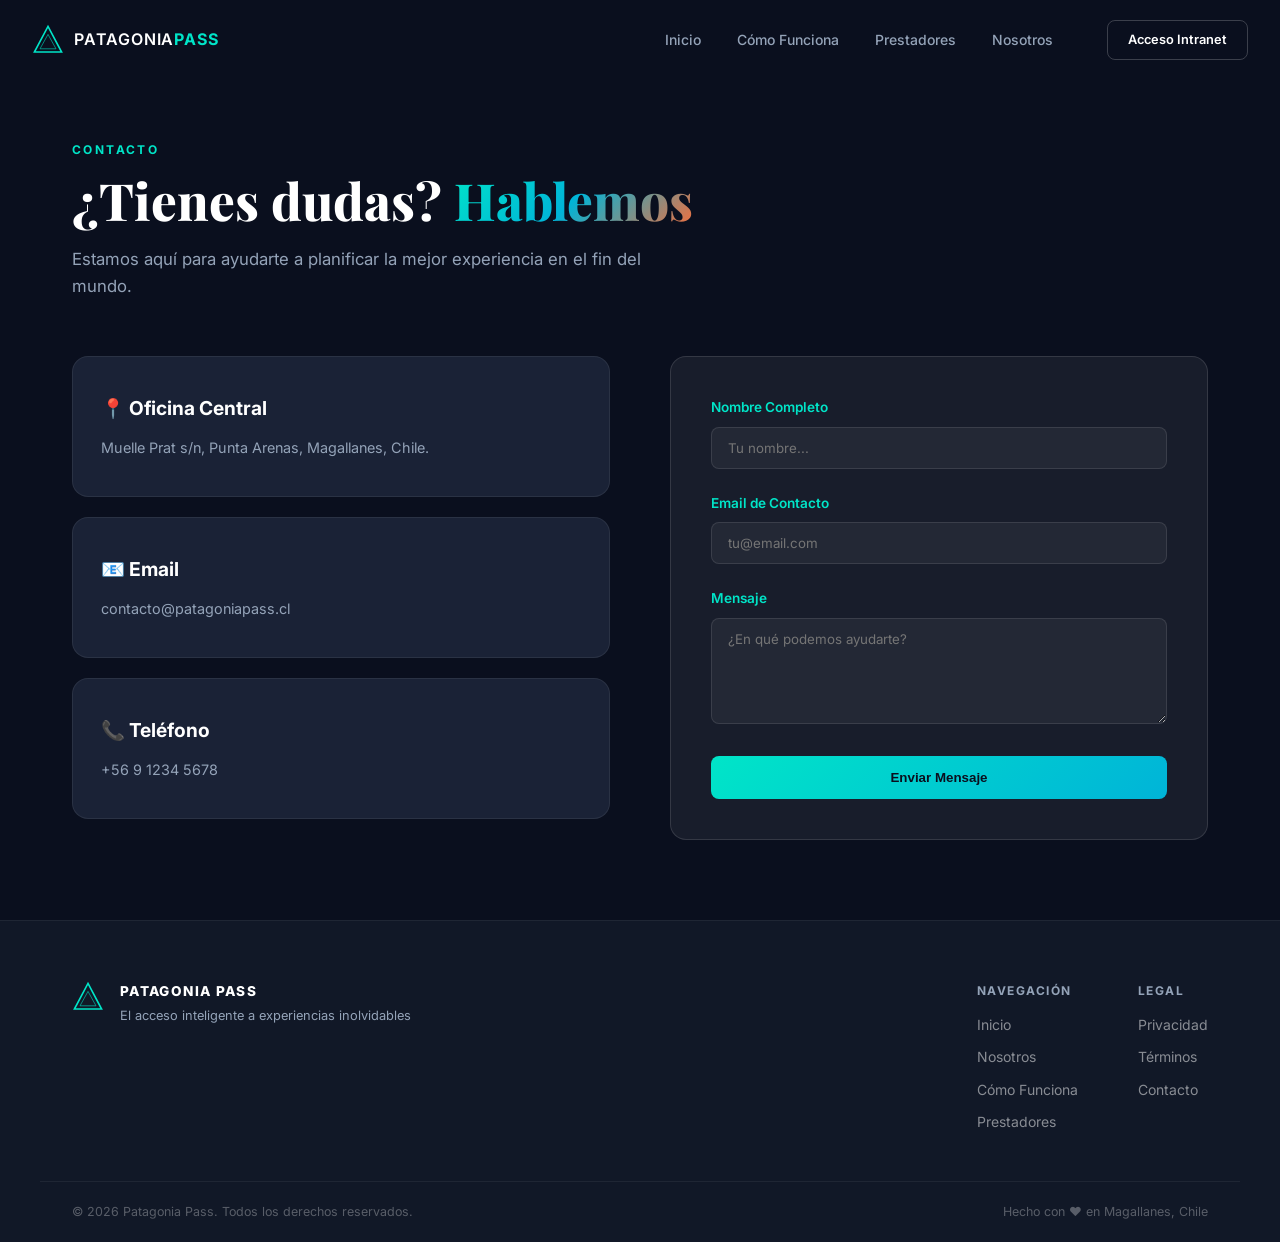
==== frontend/contacto.html @ 7bdb7346 "agregar contacto y quienes somos" ====
<!DOCTYPE html>
<html lang="es">
<head>
  <meta charset="UTF-8" />
  <meta name="viewport" content="width=device-width, initial-scale=1.0" />
  <title>Contacto — Patagonia Pass</title>
  <link rel="stylesheet" href="assets/css/style.css" />
  <link rel="preconnect" href="https://fonts.googleapis.com" />
  <link rel="preconnect" href="https://fonts.gstatic.com" crossorigin />
  <link href="https://fonts.googleapis.com/css2?family=Inter:wght@300;400;500;600;700;800;900&family=Playfair+Display:ital,wght@0,700;0,800;1,700&display=swap" rel="stylesheet" />
  <style>
    .contact-grid {
      display: grid;
      grid-template-columns: 1fr 1fr;
      gap: 60px;
      margin-top: 40px;
    }
    .contact-form {
      background: var(--glass);
      padding: 40px;
      border-radius: var(--radius);
      border: 1px solid var(--glass-b);
    }
    .form-group {
      margin-bottom: 24px;
    }
    .form-group label {
      display: block;
      margin-bottom: 8px;
      font-size: 0.85rem;
      font-weight: 600;
      color: var(--teal);
    }
    .form-group input, .form-group textarea {
      width: 100%;
      background: rgba(255,255,255,0.05);
      border: 1px solid rgba(255,255,255,0.1);
      border-radius: 8px;
      padding: 12px 16px;
      color: #fff;
      font-family: inherit;
    }
    .btn-submit {
      background: linear-gradient(135deg, var(--teal), #00b4d8);
      border: none;
      padding: 14px 28px;
      border-radius: 8px;
      color: var(--dark);
      font-weight: 700;
      cursor: pointer;
      width: 100%;
    }
    @media (max-width: 800px) {
      .contact-grid { grid-template-columns: 1fr; }
    }
  </style>
</head>
<body>

  <!-- ========== NAVBAR ========== -->
  <nav id="navbar" class="scrolled">
    <div class="nav-container">
      <a href="index.html" class="nav-brand">
        <svg viewBox="0 0 40 40" fill="none" xmlns="http://www.w3.org/2000/svg" class="nav-icon">
          <polygon points="20,3 37,35 3,35" stroke="#00e5c8" stroke-width="2" fill="none"/>
          <polygon points="20,13 30,31 10,31" stroke="#00e5c8" stroke-width="1.2" fill="none" opacity="0.6"/>
        </svg>
        <span>PATAGONIA<strong>PASS</strong></span>
      </a>
      <ul class="nav-links">
        <li><a href="index.html" class="nav-link">Inicio</a></li>
        <li><a href="index.html#como-funciona" class="nav-link">Cómo Funciona</a></li>
        <li><a href="index.html#prestadores" class="nav-link">Prestadores</a></li>
        <li><a href="nosotros.html" class="nav-link">Nosotros</a></li>
      </ul>
      <a href="login.html" class="btn-intranet">Acceso Intranet</a>
    </div>
  </nav>

  <main class="section-container" style="padding-top: 140px; padding-bottom: 80px;">
    <div class="section-tag reveal-up">Contacto</div>
    <h2 class="section-title reveal-up">¿Tienes dudas? <span class="gradient-text">Hablemos</span></h2>
    <p class="section-subtitle reveal-up">Estamos aquí para ayudarte a planificar la mejor experiencia en el fin del mundo.</p>

    <div class="contact-grid">
      <div class="reveal-left">
        <div class="mission-card" style="margin-bottom: 20px;">
          <h3>📍 Oficina Central</h3>
          <p>Muelle Prat s/n, Punta Arenas, Magallanes, Chile.</p>
        </div>
        <div class="mission-card" style="margin-bottom: 20px;">
          <h3>📧 Email</h3>
          <p>contacto@patagoniapass.cl</p>
        </div>
        <div class="mission-card">
          <h3>📞 Teléfono</h3>
          <p>+56 9 1234 5678</p>
        </div>
      </div>

      <div class="contact-form reveal-right">
        <form action="#">
          <div class="form-group">
            <label>Nombre Completo</label>
            <input type="text" placeholder="Tu nombre..." required />
          </div>
          <div class="form-group">
            <label>Email de Contacto</label>
            <input type="email" placeholder="tu@email.com" required />
          </div>
          <div class="form-group">
            <label>Mensaje</label>
            <textarea rows="5" placeholder="¿En qué podemos ayudarte?"></textarea>
          </div>
          <button type="submit" class="btn-submit">Enviar Mensaje</button>
        </form>
      </div>
    </div>
  </main>

  <!-- ========== FOOTER ========== -->
  <footer class="footer">
    <div class="footer-container">
      <div class="footer-brand">
        <svg viewBox="0 0 40 40" fill="none" xmlns="http://www.w3.org/2000/svg" class="nav-icon">
          <polygon points="20,3 37,35 3,35" stroke="#00e5c8" stroke-width="2" fill="none"/>
          <polygon points="20,13 30,31 10,31" stroke="#00e5c8" stroke-width="1.2" fill="none" opacity="0.6"/>
        </svg>
        <div>
          <div class="footer-name">PATAGONIA PASS</div>
          <div class="footer-tagline">El acceso inteligente a experiencias inolvidables</div>
        </div>
      </div>
      <div class="footer-links">
        <div class="footer-col">
          <h5>Navegación</h5>
          <a href="index.html">Inicio</a>
          <a href="nosotros.html">Nosotros</a>
          <a href="index.html#como-funciona">Cómo Funciona</a>
          <a href="index.html#prestadores">Prestadores</a>
        </div>
        <div class="footer-col">
          <h5>Legal</h5>
          <a href="#">Privacidad</a>
          <a href="#">Términos</a>
          <a href="contacto.html">Contacto</a>
        </div>
      </div>
    </div>
    <div class="footer-bottom">
      <span>© 2026 Patagonia Pass. Todos los derechos reservados.</span>
      <span>Hecho con ❤️ en Magallanes, Chile</span>
    </div>
  </footer>

  <script src="assets/js/main.js"></script>
</body>
</html>
---- frontend/assets/css/style.css ----
/* ============================================================
   PATAGONIA PASS — REDESIGN v2
   Paleta: #0a0f1e (fondo oscuro), #00e5c8 (turquesa), 
           #ff6b35 (naranja), #7c3aed (violeta), #fff
   ============================================================ */

*, *::before, *::after { box-sizing: border-box; margin: 0; padding: 0; }

:root {
  --teal:    #00e5c8;
  --orange:  #ff6b35;
  --purple:  #7c3aed;
  --dark:    #0a0f1e;
  --dark2:   #111827;
  --dark3:   #1a2236;
  --glass:   rgba(255,255,255,0.06);
  --glass-b: rgba(255,255,255,0.12);
  --text:    #e2e8f0;
  --muted:   #94a3b8;
  --radius:  16px;
  --shadow:  0 20px 60px rgba(0,0,0,0.5);
  --transition: 0.4s cubic-bezier(0.4,0,0.2,1);
}

html { scroll-behavior: smooth; }

body {
  font-family: 'Inter', sans-serif;
  background: var(--dark);
  color: var(--text);
  overflow-x: hidden;
  line-height: 1.6;
}

/* ---- SCROLLBAR ---- */
::-webkit-scrollbar { width: 6px; }
::-webkit-scrollbar-track { background: var(--dark); }
::-webkit-scrollbar-thumb { background: var(--teal); border-radius: 3px; }

/* ============================================================
   LOADER
   ============================================================ */
#loader {
  position: fixed; inset: 0; z-index: 9999;
  background: var(--dark);
  display: flex; align-items: center; justify-content: center;
  transition: opacity 0.6s ease, visibility 0.6s ease;
}
#loader.hidden { opacity: 0; visibility: hidden; pointer-events: none; }

.loader-inner { text-align: center; }

.loader-logo {
  width: 64px; height: 64px;
  animation: loaderSpin 2s linear infinite;
}
@keyframes loaderSpin {
  0%   { transform: rotate(0deg) scale(1); }
  50%  { transform: rotate(180deg) scale(1.1); }
  100% { transform: rotate(360deg) scale(1); }
}

.loader-text {
  display: block;
  font-size: 0.75rem;
  font-weight: 700;
  letter-spacing: 0.3em;
  color: var(--teal);
  margin: 16px 0 24px;
}

.loader-bar {
  width: 200px; height: 2px;
  background: rgba(255,255,255,0.1);
  border-radius: 2px;
  overflow: hidden;
  margin: 0 auto;
}
.loader-progress {
  height: 100%;
  background: linear-gradient(90deg, var(--teal), var(--orange));
  border-radius: 2px;
  animation: loaderFill 1.8s ease forwards;
}
@keyframes loaderFill {
  from { width: 0; }
  to   { width: 100%; }
}

/* ============================================================
   NAVBAR
   ============================================================ */
#navbar {
  position: fixed; top: 0; left: 0; right: 0; z-index: 1000;
  padding: 0;
  transition: background var(--transition), backdrop-filter var(--transition), box-shadow var(--transition);
}
#navbar.scrolled {
  background: rgba(10,15,30,0.85);
  backdrop-filter: blur(20px);
  -webkit-backdrop-filter: blur(20px);
  box-shadow: 0 1px 0 rgba(255,255,255,0.06);
}

.nav-container {
  max-width: 1280px; margin: 0 auto;
  padding: 20px 32px;
  display: flex; align-items: center; gap: 40px;
}

.nav-brand {
  display: flex; align-items: center; gap: 10px;
  text-decoration: none;
  color: #fff;
  font-size: 1rem;
  font-weight: 600;
  letter-spacing: 0.05em;
  flex-shrink: 0;
}
.nav-brand strong { color: var(--teal); }
.nav-icon { width: 32px; height: 32px; }

.nav-links {
  display: flex; gap: 8px;
  list-style: none;
  margin-left: auto;
}
.nav-link {
  text-decoration: none;
  color: var(--muted);
  font-size: 0.875rem;
  font-weight: 500;
  padding: 8px 14px;
  border-radius: 8px;
  transition: color 0.2s, background 0.2s;
  position: relative;
}
.nav-link::after {
  content: '';
  position: absolute; bottom: 4px; left: 50%; transform: translateX(-50%);
  width: 0; height: 2px;
  background: var(--teal);
  border-radius: 1px;
  transition: width 0.3s;
}
.nav-link:hover { color: #fff; }
.nav-link:hover::after { width: 20px; }
.nav-link.active { color: #fff; }
.nav-link.active::after { width: 20px; }

.btn-intranet {
  text-decoration: none;
  background: transparent;
  border: 1.5px solid rgba(255,255,255,0.2);
  color: #fff;
  font-size: 0.8rem;
  font-weight: 600;
  padding: 9px 20px;
  border-radius: 8px;
  transition: border-color 0.2s, background 0.2s;
  white-space: nowrap;
}
.btn-intranet:hover {
  border-color: var(--teal);
  background: rgba(0,229,200,0.08);
  color: var(--teal);
}

.nav-toggle {
  display: none;
  flex-direction: column; gap: 5px;
  background: none; border: none; cursor: pointer;
  padding: 4px;
}
.nav-toggle span {
  display: block; width: 24px; height: 2px;
  background: #fff; border-radius: 2px;
  transition: transform 0.3s, opacity 0.3s;
}

.nav-mobile {
  display: none;
  flex-direction: column;
  padding: 16px 32px 24px;
  background: rgba(10,15,30,0.95);
  backdrop-filter: blur(20px);
  gap: 4px;
}
.nav-mobile a {
  text-decoration: none;
  color: var(--muted);
  font-size: 0.95rem;
  padding: 10px 0;
  border-bottom: 1px solid rgba(255,255,255,0.06);
  transition: color 0.2s;
}
.nav-mobile a:hover { color: var(--teal); }
.btn-intranet-mobile {
  margin-top: 12px;
  text-align: center;
  border: 1.5px solid var(--teal) !important;
  color: var(--teal) !important;
  border-radius: 8px;
  padding: 10px !important;
}

@media (max-width: 900px) {
  .nav-links, .btn-intranet { display: none; }
  .nav-toggle { display: flex; margin-left: auto; }
  .nav-mobile.open { display: flex; }
}

/* ============================================================
   HERO
   ============================================================ */
.hero {
  position: relative;
  min-height: 100vh;
  display: flex; flex-direction: column;
  align-items: center; justify-content: center;
  overflow: hidden;
}

.hero-slides {
  position: absolute; inset: 0;
  z-index: 0;
}
.hero-slide {
  position: absolute; inset: 0;
  background-size: cover; background-position: center;
  opacity: 0;
  transition: opacity 1.2s ease;
  transform: scale(1.05);
  animation: kenBurns 12s ease-in-out infinite alternate;
}
.hero-slide.active { opacity: 1; }
@keyframes kenBurns {
  from { transform: scale(1); }
  to   { transform: scale(1.08); }
}

.hero-overlay {
  position: absolute; inset: 0; z-index: 1;
  background: linear-gradient(
    135deg,
    rgba(10,15,30,0.85) 0%,
    rgba(10,15,30,0.6) 50%,
    rgba(10,15,30,0.75) 100%
  );
}

#particleCanvas {
  position: absolute; inset: 0; z-index: 2;
  pointer-events: none;
}

.hero-content {
  position: relative; z-index: 3;
  text-align: center;
  padding: 140px 24px 60px;
  max-width: 900px;
  width: 100%;
  will-change: transform, opacity;
}

.hero-badge {
  display: inline-flex; align-items: center; gap: 8px;
  background: rgba(0,229,200,0.1);
  border: 1px solid rgba(0,229,200,0.3);
  color: var(--teal);
  font-size: 0.75rem;
  font-weight: 600;
  letter-spacing: 0.15em;
  text-transform: uppercase;
  padding: 6px 16px;
  border-radius: 100px;
  margin-bottom: 28px;
}
.badge-dot {
  width: 6px; height: 6px;
  background: var(--teal);
  border-radius: 50%;
  animation: pulse 2s ease infinite;
}
@keyframes pulse {
  0%, 100% { opacity: 1; transform: scale(1); }
  50%       { opacity: 0.5; transform: scale(1.4); }
}

.hero-title {
  font-family: 'Playfair Display', serif;
  font-size: clamp(2.4rem, 6vw, 4.8rem);
  font-weight: 800;
  line-height: 1.1;
  color: #fff;
  margin-bottom: 20px;
  letter-spacing: -0.02em;
}

.gradient-text {
  background: linear-gradient(135deg, var(--teal) 0%, #00b4d8 50%, var(--orange) 100%);
  -webkit-background-clip: text;
  -webkit-text-fill-color: transparent;
  background-clip: text;
}

.hero-subtitle {
  font-size: 1.15rem;
  color: rgba(255,255,255,0.7);
  margin-bottom: 48px;
  max-width: 560px;
  margin-left: auto; margin-right: auto;
}

/* ---- SEARCH BOX ---- */
.search-box {
  background: #0a0f1e !important; /* Color sólido total (no transparente) */
  border: 2px solid var(--teal) !important; /* Borde sólido brillante */
  border-radius: 20px;
  padding: 28px 32px;
  max-width: 720px;
  margin: 0 auto;
  text-align: left;
  box-shadow: 0 40px 100px rgba(0,0,0,0.9) !important;
  transition: none !important;
  /* Forzamos visibilidad absoluta */
  opacity: 1 !important;
  visibility: visible !important;
  transform: none !important;
  z-index: 100 !important;
}
.search-box:focus-within {
  border-color: rgba(0,229,200,0.4);
}

.search-label {
  display: flex; align-items: center; gap: 10px;
  font-size: 0.75rem;
  font-weight: 700;
  letter-spacing: 0.12em;
  text-transform: uppercase;
  color: var(--teal);
  margin-bottom: 16px;
}
.search-pulse {
  width: 8px; height: 8px;
  background: var(--teal);
  border-radius: 50%;
  flex-shrink: 0;
  animation: pulse 1.5s ease infinite;
}

.search-row {
  display: flex; gap: 12px; align-items: flex-end;
}
#searchInput {
  flex: 1;
  background: rgba(255,255,255,0.05);
  border: 1px solid rgba(255,255,255,0.1);
  border-radius: 12px;
  color: #fff;
  font-family: 'Inter', sans-serif;
  font-size: 0.95rem;
  padding: 14px 18px;
  resize: none;
  outline: none;
  transition: border-color 0.2s;
  line-height: 1.5;
}
#searchInput::placeholder { color: rgba(255,255,255,0.3); }
#searchInput:focus { border-color: rgba(0,229,200,0.5); }

.btn-compose {
  display: flex; align-items: center; gap: 8px;
  background: linear-gradient(135deg, var(--teal), #00b4d8);
  color: var(--dark);
  font-family: 'Inter', sans-serif;
  font-size: 0.9rem;
  font-weight: 700;
  border: none;
  border-radius: 12px;
  padding: 14px 24px;
  cursor: pointer;
  white-space: nowrap;
  transition: transform 0.2s, box-shadow 0.2s, opacity 0.2s;
  box-shadow: 0 8px 24px rgba(0,229,200,0.3);
}
.btn-compose svg { width: 18px; height: 18px; }
.btn-compose:hover {
  transform: translateY(-2px);
  box-shadow: 0 12px 32px rgba(0,229,200,0.45);
}
.btn-compose:active { transform: translateY(0); }
.btn-compose.loading { opacity: 0.7; pointer-events: none; }

.search-examples {
  display: flex; flex-wrap: wrap; gap: 8px;
  margin-top: 16px;
}
.example-chip {
  background: rgba(255,255,255,0.05);
  border: 1px solid rgba(255,255,255,0.1);
  color: var(--muted);
  font-size: 0.78rem;
  padding: 5px 12px;
  border-radius: 100px;
  cursor: pointer;
  transition: background 0.2s, color 0.2s, border-color 0.2s;
}
.example-chip:hover {
  background: rgba(0,229,200,0.1);
  border-color: rgba(0,229,200,0.3);
  color: var(--teal);
}

/* ---- ITINERARY RESULT ---- */
.itinerary-result {
  position: relative; z-index: 3;
  width: 100%; max-width: 720px;
  margin: 0 auto;
  padding: 0 24px;
  animation: slideUp 0.5s ease;
}
.itinerary-result.hidden { display: none; }
@keyframes slideUp {
  from { opacity: 0; transform: translateY(20px); }
  to   { opacity: 1; transform: translateY(0); }
}

.itinerary-card {
  background: rgba(255,255,255,0.07);
  backdrop-filter: blur(24px);
  border: 1px solid rgba(0,229,200,0.3);
  border-radius: 20px;
  overflow: hidden;
  box-shadow: 0 32px 80px rgba(0,0,0,0.4);
}
.itinerary-header {
  display: flex; align-items: center; gap: 10px;
  padding: 18px 24px;
  background: rgba(0,229,200,0.08);
  border-bottom: 1px solid rgba(0,229,200,0.15);
  font-weight: 700; color: var(--teal);
}
.itinerary-header svg { width: 20px; height: 20px; }
.itinerary-body { padding: 20px 24px; }
.itin-result-item {
  display: flex; gap: 16px; padding: 12px 0;
  border-bottom: 1px solid rgba(255,255,255,0.06);
}
.itin-result-item:last-child { border-bottom: none; }
.itin-result-time {
  font-size: 0.78rem; font-weight: 700;
  color: var(--teal); white-space: nowrap; min-width: 80px;
}
.itin-result-desc strong { display: block; color: #fff; margin-bottom: 2px; }
.itin-result-desc span { font-size: 0.82rem; color: var(--muted); }

.btn-confirm {
  display: block; width: 100%;
  background: linear-gradient(135deg, #22c55e, #16a34a);
  color: #fff;
  font-family: 'Inter', sans-serif;
  font-size: 0.95rem;
  font-weight: 700;
  border: none;
  padding: 16px;
  cursor: pointer;
  transition: opacity 0.2s;
  letter-spacing: 0.05em;
}
.btn-confirm:hover { opacity: 0.9; }

/* ---- SCROLL HINT ---- */
.hero-scroll-hint {
  position: absolute; bottom: 40px; left: 50%; transform: translateX(-50%);
  z-index: 3;
  display: flex; flex-direction: column; align-items: center; gap: 8px;
  color: rgba(255,255,255,0.4);
  font-size: 0.75rem;
  letter-spacing: 0.1em;
  text-transform: uppercase;
  animation: fadeInUp 1s ease 2s both;
}
.scroll-arrow {
  animation: bounce 2s ease infinite;
}
.scroll-arrow svg { width: 20px; height: 20px; }
@keyframes bounce {
  0%, 100% { transform: translateY(0); }
  50%       { transform: translateY(6px); }
}
@keyframes fadeInUp {
  from { opacity: 0; transform: translateX(-50%) translateY(10px); }
  to   { opacity: 1; transform: translateX(-50%) translateY(0); }
}

/* ---- SLIDE INDICATORS ---- */
.slide-indicators {
  position: absolute; bottom: 40px; right: 40px; z-index: 3;
  display: flex; gap: 8px;
}
.dot {
  width: 8px; height: 8px;
  border-radius: 50%;
  background: rgba(255,255,255,0.3);
  cursor: pointer;
  transition: background 0.3s, transform 0.3s;
}
.dot.active {
  background: var(--teal);
  transform: scale(1.3);
}

/* ============================================================
   STATS STRIP
   ============================================================ */
.stats-strip {
  background: var(--dark2);
  border-top: 1px solid rgba(255,255,255,0.06);
  border-bottom: 1px solid rgba(255,255,255,0.06);
  padding: 40px 24px;
}
.stats-container {
  max-width: 1000px; margin: 0 auto;
  display: flex; align-items: center; justify-content: center;
  flex-wrap: wrap; gap: 0;
}
.stat-item {
  flex: 1; min-width: 160px;
  text-align: center;
  padding: 16px 24px;
}
.stat-number {
  font-size: 2.8rem;
  font-weight: 900;
  background: linear-gradient(135deg, var(--teal), #00b4d8);
  -webkit-background-clip: text;
  -webkit-text-fill-color: transparent;
  background-clip: text;
  line-height: 1;
}
.stat-suffix {
  font-size: 1.8rem;
  font-weight: 900;
  background: linear-gradient(135deg, var(--teal), #00b4d8);
  -webkit-background-clip: text;
  -webkit-text-fill-color: transparent;
  background-clip: text;
}
.stat-label {
  display: block;
  font-size: 0.8rem;
  color: var(--muted);
  margin-top: 4px;
  letter-spacing: 0.05em;
}
.stat-divider {
  width: 1px; height: 60px;
  background: rgba(255,255,255,0.08);
}
@media (max-width: 600px) {
  .stat-divider { display: none; }
  .stats-container { gap: 8px; }
}

/* ============================================================
   SECTIONS SHARED
   ============================================================ */
.section-container {
  max-width: 1200px; margin: 0 auto;
  padding: 0 32px;
}
.section-tag {
  font-size: 0.75rem;
  font-weight: 700;
  letter-spacing: 0.2em;
  text-transform: uppercase;
  color: var(--teal);
  margin-bottom: 12px;
}
.section-title {
  font-family: 'Playfair Display', serif;
  font-size: clamp(2rem, 4vw, 3.2rem);
  font-weight: 800;
  color: #fff;
  line-height: 1.15;
  margin-bottom: 16px;
}
.section-subtitle {
  font-size: 1.05rem;
  color: var(--muted);
  max-width: 600px;
  margin-bottom: 56px;
}

/* ============================================================
   MISSION SECTION
   ============================================================ */
.mission-section {
  padding: 120px 0;
  background: var(--dark);
}

.mission-grid {
  display: grid;
  grid-template-columns: repeat(3, 1fr);
  gap: 24px;
}
@media (max-width: 900px) {
  .mission-grid { grid-template-columns: 1fr; }
}

.mission-card {
  position: relative;
  background: var(--dark3);
  border: 1px solid rgba(255,255,255,0.07);
  border-radius: var(--radius);
  padding: 36px 28px;
  overflow: hidden;
  transition: transform var(--transition), border-color var(--transition), box-shadow var(--transition);
}
.mission-card:hover {
  transform: translateY(-8px);
  border-color: rgba(0,229,200,0.3);
  box-shadow: 0 24px 60px rgba(0,229,200,0.08);
}
.mission-card:hover .card-glow {
  opacity: 1;
}

.mission-icon-wrap {
  width: 64px; height: 64px;
  background: rgba(0,229,200,0.08);
  border: 1px solid rgba(0,229,200,0.2);
  border-radius: 16px;
  display: flex; align-items: center; justify-content: center;
  margin-bottom: 24px;
}
.mission-icon-wrap svg {
  width: 36px; height: 36px;
  stroke: var(--teal);
}

.mission-card h3 {
  font-size: 1.2rem;
  font-weight: 700;
  color: #fff;
  margin-bottom: 12px;
}
.mission-card p {
  font-size: 0.9rem;
  color: var(--muted);
  line-height: 1.7;
}

.card-glow {
  position: absolute;
  top: -40px; right: -40px;
  width: 120px; height: 120px;
  background: radial-gradient(circle, rgba(0,229,200,0.15) 0%, transparent 70%);
  border-radius: 50%;
  opacity: 0;
  transition: opacity 0.4s;
  pointer-events: none;
}

/* ============================================================
   EXPERIENCES SECTION
   ============================================================ */
.experiences-section {
  position: relative;
  padding: 120px 0;
  overflow: hidden;
}
.exp-bg {
  position: absolute; inset: 0;
  background-size: cover; background-position: center;
  transform: scale(1.05);
}
.exp-overlay {
  position: absolute; inset: 0;
  background: linear-gradient(135deg, rgba(10,15,30,0.92), rgba(10,15,30,0.75));
}
.experiences-section .section-container { position: relative; z-index: 1; }

.exp-slider-wrap {
  position: relative;
  overflow: hidden;
}
.exp-slider {
  display: flex; gap: 24px;
  transition: transform 0.5s cubic-bezier(0.4,0,0.2,1);
}
.exp-card {
  flex: 0 0 calc(33.333% - 16px);
  min-width: 280px;
  background: rgba(255,255,255,0.06);
  border: 1px solid rgba(255,255,255,0.1);
  border-radius: var(--radius);
  overflow: hidden;
  transition: transform 0.3s, border-color 0.3s;
}
.exp-card:hover {
  transform: translateY(-6px);
  border-color: rgba(0,229,200,0.3);
}
.exp-img {
  height: 200px;
  background-size: cover; background-position: center;
  transition: transform 0.5s;
}
.exp-card:hover .exp-img { transform: scale(1.05); }
.exp-info { padding: 20px; }
.exp-tag {
  font-size: 0.7rem;
  font-weight: 700;
  letter-spacing: 0.1em;
  text-transform: uppercase;
  color: var(--teal);
  background: rgba(0,229,200,0.1);
  padding: 3px 10px;
  border-radius: 100px;
}
.exp-info h4 {
  font-size: 1.05rem;
  font-weight: 700;
  color: #fff;
  margin: 10px 0 4px;
}
.exp-info p { font-size: 0.82rem; color: var(--muted); }

.slider-btn {
  position: absolute; top: 50%; transform: translateY(-50%);
  background: rgba(255,255,255,0.1);
  backdrop-filter: blur(10px);
  border: 1px solid rgba(255,255,255,0.15);
  color: #fff;
  width: 44px; height: 44px;
  border-radius: 50%;
  font-size: 1.1rem;
  cursor: pointer;
  transition: background 0.2s, border-color 0.2s;
  z-index: 2;
  display: flex; align-items: center; justify-content: center;
}
.slider-btn:hover {
  background: rgba(0,229,200,0.2);
  border-color: var(--teal);
}
.slider-btn.prev { left: -20px; }
.slider-btn.next { right: -20px; }

@media (max-width: 900px) {
  .exp-card { flex: 0 0 calc(50% - 12px); }
}
@media (max-width: 600px) {
  .exp-card { flex: 0 0 85%; }
  .slider-btn.prev { left: 8px; }
  .slider-btn.next { right: 8px; }
}

/* ============================================================
   HOW IT WORKS
   ============================================================ */
.how-section {
  padding: 120px 0;
  background: var(--dark2);
}

.how-layout {
  display: grid;
  grid-template-columns: 1fr 1fr;
  gap: 80px;
  align-items: center;
}
@media (max-width: 900px) {
  .how-layout { grid-template-columns: 1fr; gap: 48px; }
}

.how-steps { display: flex; flex-direction: column; gap: 40px; }

.how-step {
  display: flex; gap: 24px; align-items: flex-start;
  position: relative;
}
.how-step::before {
  content: '';
  position: absolute;
  left: 28px; top: 56px;
  width: 2px; height: calc(100% + 16px);
  background: linear-gradient(to bottom, rgba(0,229,200,0.3), transparent);
}
.how-step:last-child::before { display: none; }

.step-num {
  flex-shrink: 0;
  width: 56px; height: 56px;
  background: rgba(0,229,200,0.08);
  border: 2px solid rgba(0,229,200,0.3);
  border-radius: 50%;
  display: flex; align-items: center; justify-content: center;
  font-size: 0.9rem;
  font-weight: 800;
  color: var(--teal);
  letter-spacing: 0.05em;
  transition: background 0.3s, border-color 0.3s, transform 0.3s;
}
.how-step:hover .step-num {
  background: rgba(0,229,200,0.15);
  border-color: var(--teal);
  transform: scale(1.1);
}

.step-content h3 {
  font-size: 1.15rem;
  font-weight: 700;
  color: #fff;
  margin-bottom: 8px;
}
.step-content p {
  font-size: 0.9rem;
  color: var(--muted);
  line-height: 1.7;
}

/* ---- ITINERARY PREVIEW CARD ---- */
.itinerary-preview {
  background: var(--dark3);
  border: 1px solid rgba(255,255,255,0.08);
  border-radius: 20px;
  overflow: hidden;
  box-shadow: var(--shadow);
}
.itin-header {
  display: flex; align-items: center; gap: 8px;
  padding: 14px 20px;
  background: rgba(255,255,255,0.03);
  border-bottom: 1px solid rgba(255,255,255,0.06);
  font-size: 0.82rem;
  color: var(--muted);
}
.itin-dot {
  width: 10px; height: 10px;
  border-radius: 50%;
}
.itin-dot.green  { background: #22c55e; }
.itin-dot.yellow { background: #eab308; }
.itin-dot.red    { background: #ef4444; }
.itin-header span { margin-left: auto; }

.itin-timeline { padding: 20px; display: flex; flex-direction: column; gap: 0; }

.itin-item {
  display: grid;
  grid-template-columns: 80px 24px 1fr;
  gap: 12px;
  align-items: flex-start;
  padding: 12px 0;
}
.itin-time {
  font-size: 0.75rem;
  font-weight: 700;
  color: var(--teal);
  padding-top: 2px;
}
.itin-line {
  display: flex; flex-direction: column; align-items: center;
  position: relative;
}
.itin-line::after {
  content: '';
  position: absolute;
  top: 20px; left: 50%;
  transform: translateX(-50%);
  width: 2px; height: calc(100% + 12px);
  background: rgba(0,229,200,0.2);
}
.itin-item:last-child .itin-line::after { display: none; }
.itin-circle {
  width: 12px; height: 12px;
  border-radius: 50%;
  background: var(--teal);
  border: 2px solid var(--dark3);
  box-shadow: 0 0 0 3px rgba(0,229,200,0.2);
  flex-shrink: 0;
}
.itin-circle.last { background: #22c55e; box-shadow: 0 0 0 3px rgba(34,197,94,0.2); }
.itin-detail strong { display: block; font-size: 0.9rem; color: #fff; margin-bottom: 2px; }
.itin-detail span { font-size: 0.78rem; color: var(--muted); }

.btn-confirm-preview {
  display: block; width: 100%;
  background: linear-gradient(135deg, #22c55e, #16a34a);
  color: #fff;
  font-family: 'Inter', sans-serif;
  font-size: 0.9rem;
  font-weight: 700;
  border: none;
  padding: 16px;
  cursor: pointer;
  letter-spacing: 0.05em;
  transition: opacity 0.2s;
}
.btn-confirm-preview:hover { opacity: 0.9; }

/* ============================================================
   PROVIDERS SECTION
   ============================================================ */
.providers-section {
  position: relative;
  padding: 120px 0;
  overflow: hidden;
}
.providers-bg {
  position: absolute; inset: 0;
  background-size: cover; background-position: center;
}
.providers-overlay {
  position: absolute; inset: 0;
  background: linear-gradient(135deg, rgba(10,15,30,0.9), rgba(10,15,30,0.8));
}
.providers-section .section-container { position: relative; z-index: 1; }

.providers-grid {
  display: grid;
  grid-template-columns: repeat(3, 1fr);
  gap: 24px;
}
@media (max-width: 900px) {
  .providers-grid { grid-template-columns: 1fr; max-width: 400px; }
}

.provider-card {
  position: relative;
  background: rgba(255,255,255,0.06);
  backdrop-filter: blur(16px);
  border: 1px solid rgba(255,255,255,0.1);
  border-radius: var(--radius);
  padding: 32px 24px;
  text-align: center;
  transition: transform 0.3s, border-color 0.3s, box-shadow 0.3s;
}
.provider-card:hover {
  transform: translateY(-8px);
  border-color: rgba(0,229,200,0.3);
  box-shadow: 0 24px 60px rgba(0,0,0,0.3);
}
.provider-avatar {
  width: 80px; height: 80px;
  margin: 0 auto 20px;
}
.provider-avatar svg { width: 80px; height: 80px; }
.provider-info h4 {
  font-size: 1.1rem;
  font-weight: 700;
  color: #fff;
  margin-bottom: 8px;
}
.provider-role {
  display: inline-block;
  font-size: 0.72rem;
  font-weight: 700;
  letter-spacing: 0.08em;
  text-transform: uppercase;
  padding: 4px 12px;
  border-radius: 100px;
  margin-bottom: 8px;
}
.provider-role.guide     { background: rgba(0,229,200,0.1); color: var(--teal); }
.provider-role.food      { background: rgba(255,107,53,0.1); color: var(--orange); }
.provider-role.transport { background: rgba(124,58,237,0.1); color: #a78bfa; }

.provider-loc {
  display: block;
  font-size: 0.82rem;
  color: var(--muted);
  margin-bottom: 12px;
}
.provider-stars {
  color: #fbbf24;
  font-size: 0.9rem;
  letter-spacing: 2px;
}
.provider-badge {
  position: absolute; top: 16px; right: 16px;
  background: rgba(34,197,94,0.15);
  border: 1px solid rgba(34,197,94,0.3);
  color: #22c55e;
  font-size: 0.65rem;
  font-weight: 700;
  letter-spacing: 0.08em;
  text-transform: uppercase;
  padding: 3px 8px;
  border-radius: 100px;
}

/* ============================================================
   JOIN SECTION
   ============================================================ */
.join-section {
  position: relative;
  padding: 120px 0;
  overflow: hidden;
  background: var(--dark);
  text-align: center;
}
.join-bg-anim {
  position: absolute; inset: 0;
  background: radial-gradient(ellipse at 50% 50%, rgba(0,229,200,0.06) 0%, transparent 70%);
  animation: breathe 6s ease-in-out infinite;
}
@keyframes breathe {
  0%, 100% { transform: scale(1); opacity: 0.5; }
  50%       { transform: scale(1.2); opacity: 1; }
}
.join-section .section-container { position: relative; z-index: 1; }
.join-section .section-subtitle { margin-left: auto; margin-right: auto; }

.join-types {
  display: flex; flex-wrap: wrap; justify-content: center; gap: 16px;
  margin-bottom: 40px;
}
.join-type {
  display: flex; align-items: center; gap: 10px;
  background: var(--dark3);
  border: 1px solid rgba(255,255,255,0.08);
  border-radius: 12px;
  padding: 14px 20px;
  font-size: 0.9rem;
  color: var(--text);
  transition: border-color 0.2s, transform 0.2s;
}
.join-type:hover {
  border-color: rgba(0,229,200,0.3);
  transform: translateY(-2px);
}
.join-icon { font-size: 1.3rem; }

.btn-join {
  display: inline-flex; align-items: center; gap: 10px;
  background: linear-gradient(135deg, var(--teal), #00b4d8);
  color: var(--dark);
  font-family: 'Inter', sans-serif;
  font-size: 1rem;
  font-weight: 700;
  text-decoration: none;
  padding: 16px 36px;
  border-radius: 12px;
  transition: transform 0.2s, box-shadow 0.2s;
  box-shadow: 0 8px 32px rgba(0,229,200,0.3);
  margin-bottom: 20px;
}
.btn-join svg { width: 18px; height: 18px; }
.btn-join:hover {
  transform: translateY(-3px);
  box-shadow: 0 16px 48px rgba(0,229,200,0.4);
}

.join-note {
  font-size: 0.82rem;
  color: var(--muted);
}

/* ============================================================
   FOOTER
   ============================================================ */
.footer {
  background: var(--dark2);
  border-top: 1px solid rgba(255,255,255,0.06);
  padding: 60px 0 0;
}
.footer-container {
  max-width: 1200px; margin: 0 auto;
  padding: 0 32px 48px;
  display: flex; gap: 80px; flex-wrap: wrap;
}
.footer-brand {
  display: flex; gap: 16px; align-items: flex-start;
  flex: 1; min-width: 240px;
}
.footer-icon { width: 36px; height: 36px; flex-shrink: 0; margin-top: 2px; }
.footer-name {
  font-size: 0.85rem;
  font-weight: 800;
  letter-spacing: 0.1em;
  color: #fff;
  margin-bottom: 4px;
}
.footer-tagline {
  font-size: 0.8rem;
  color: var(--muted);
  line-height: 1.5;
}
.footer-links {
  display: flex; gap: 60px; flex-wrap: wrap;
}
.footer-col { display: flex; flex-direction: column; gap: 10px; }
.footer-col h5 {
  font-size: 0.75rem;
  font-weight: 700;
  letter-spacing: 0.12em;
  text-transform: uppercase;
  color: var(--muted);
  margin-bottom: 4px;
}
.footer-col a {
  text-decoration: none;
  color: rgba(255,255,255,0.5);
  font-size: 0.875rem;
  transition: color 0.2s;
}
.footer-col a:hover { color: var(--teal); }

.footer-bottom {
  border-top: 1px solid rgba(255,255,255,0.06);
  padding: 20px 32px;
  max-width: 1200px; margin: 0 auto;
  display: flex; justify-content: space-between; flex-wrap: wrap; gap: 8px;
  font-size: 0.78rem;
  color: rgba(255,255,255,0.3);
}

/* ============================================================
   ANIMATIONS / REVEAL
   ============================================================ */
.reveal-up, .reveal-left, .reveal-right {
  opacity: 0;
  transition: opacity 0.7s ease, transform 0.7s ease;
}
.reveal-up    { transform: translateY(40px); }
.reveal-left  { transform: translateX(-40px); }
.reveal-right { transform: translateX(40px); }

.reveal-up.visible,
.reveal-left.visible,
.reveal-right.visible {
  opacity: 1;
  transform: translate(0);
}

/* Stagger delays for grid children */
.mission-card:nth-child(2) { transition-delay: 0.1s; }
.mission-card:nth-child(3) { transition-delay: 0.2s; }
.how-step:nth-child(2) { transition-delay: 0.15s; }
.how-step:nth-child(3) { transition-delay: 0.3s; }
.provider-card:nth-child(2) { transition-delay: 0.1s; }
.provider-card:nth-child(3) { transition-delay: 0.2s; }
.join-type:nth-child(2) { transition-delay: 0.05s; }
.join-type:nth-child(3) { transition-delay: 0.1s; }
.join-type:nth-child(4) { transition-delay: 0.15s; }

/* ============================================================
   RESPONSIVE
   ============================================================ */
@media (max-width: 768px) {
  .hero-content { padding: 120px 20px 40px; }
  .search-row { flex-direction: column; }
  .btn-compose { width: 100%; justify-content: center; }
  .search-box { padding: 20px; }
  .section-container { padding: 0 20px; }
  .how-layout { gap: 32px; }
  .footer-container { gap: 40px; }
  .footer-links { gap: 32px; }
  .slide-indicators { right: 20px; bottom: 80px; }
}

/* ============================================================
   ADDITIONAL POLISH
   ============================================================ */

/* Cursor glow effect on hero */
.hero::after {
  content: '';
  position: absolute;
  width: 600px; height: 600px;
  border-radius: 50%;
  background: radial-gradient(circle, rgba(0,229,200,0.04) 0%, transparent 70%);
  pointer-events: none;
  z-index: 2;
  top: 50%; left: 50%;
  transform: translate(-50%, -50%);
  animation: heroGlow 8s ease-in-out infinite alternate;
}
@keyframes heroGlow {
  from { transform: translate(-50%, -50%) scale(0.8); opacity: 0.5; }
  to   { transform: translate(-50%, -50%) scale(1.3); opacity: 1; }
}

/* Gradient border on mission cards on hover */
.mission-card::before {
  content: '';
  position: absolute; inset: 0;
  border-radius: var(--radius);
  padding: 1px;
  background: linear-gradient(135deg, transparent, rgba(0,229,200,0.2), transparent);
  -webkit-mask: linear-gradient(#fff 0 0) content-box, linear-gradient(#fff 0 0);
  -webkit-mask-composite: xor;
  mask-composite: exclude;
  opacity: 0;
  transition: opacity 0.4s;
}
.mission-card:hover::before { opacity: 1; }

/* Shimmer animation for btn-join */
.btn-join {
  position: relative;
  overflow: hidden;
}
.btn-join::after {
  content: '';
  position: absolute;
  top: 0; left: -100%;
  width: 60%; height: 100%;
  background: linear-gradient(90deg, transparent, rgba(255,255,255,0.2), transparent);
  transform: skewX(-20deg);
  animation: shimmer 3s ease infinite;
}
@keyframes shimmer {
  0%   { left: -100%; }
  60%, 100% { left: 150%; }
}

/* Image overlay gradient for exp cards */
.exp-card {
  position: relative;
  overflow: hidden;
}

/* Floating animation for itinerary preview */
.itinerary-preview {
  animation: float 6s ease-in-out infinite;
}
@keyframes float {
  0%, 100% { transform: translateY(0); }
  50%       { transform: translateY(-8px); }
}

/* Glow on provider cards */
.provider-card::after {
  content: '';
  position: absolute; inset: 0;
  border-radius: var(--radius);
  background: radial-gradient(circle at 50% 0%, rgba(0,229,200,0.06), transparent 60%);
  opacity: 0;
  transition: opacity 0.4s;
  pointer-events: none;
}
.provider-card:hover::after { opacity: 1; }

/* Text selection color */
::selection {
  background: rgba(0,229,200,0.3);
  color: #fff;
}

/* Focus visible styles */
button:focus-visible, a:focus-visible {
  outline: 2px solid var(--teal);
  outline-offset: 3px;
  border-radius: 4px;
}

/* Smooth image loading */
img, .hero-slide, .exp-img, .exp-bg, .providers-bg {
  background-color: var(--dark3);
}

/* Section padding responsive */
@media (max-width: 768px) {
  .mission-section,
  .experiences-section,
  .how-section,
  .providers-section,
  .join-section { padding: 80px 0; }
  
  .section-subtitle { margin-bottom: 40px; }
  
  .how-layout { gap: 40px; }
  
  .join-types { gap: 10px; }
  .join-type { padding: 12px 16px; font-size: 0.85rem; }
  
  .footer-container { gap: 32px; }
  .footer-bottom { flex-direction: column; gap: 4px; }
}

/* Ensure exp slider overflow hidden */
.exp-slider-wrap {
  overflow: hidden;
  padding: 8px 4px;
  margin: 0 -4px;
}

/* Itin preview responsive */
@media (max-width: 900px) {
  .itinerary-preview { margin-top: 40px; }
}
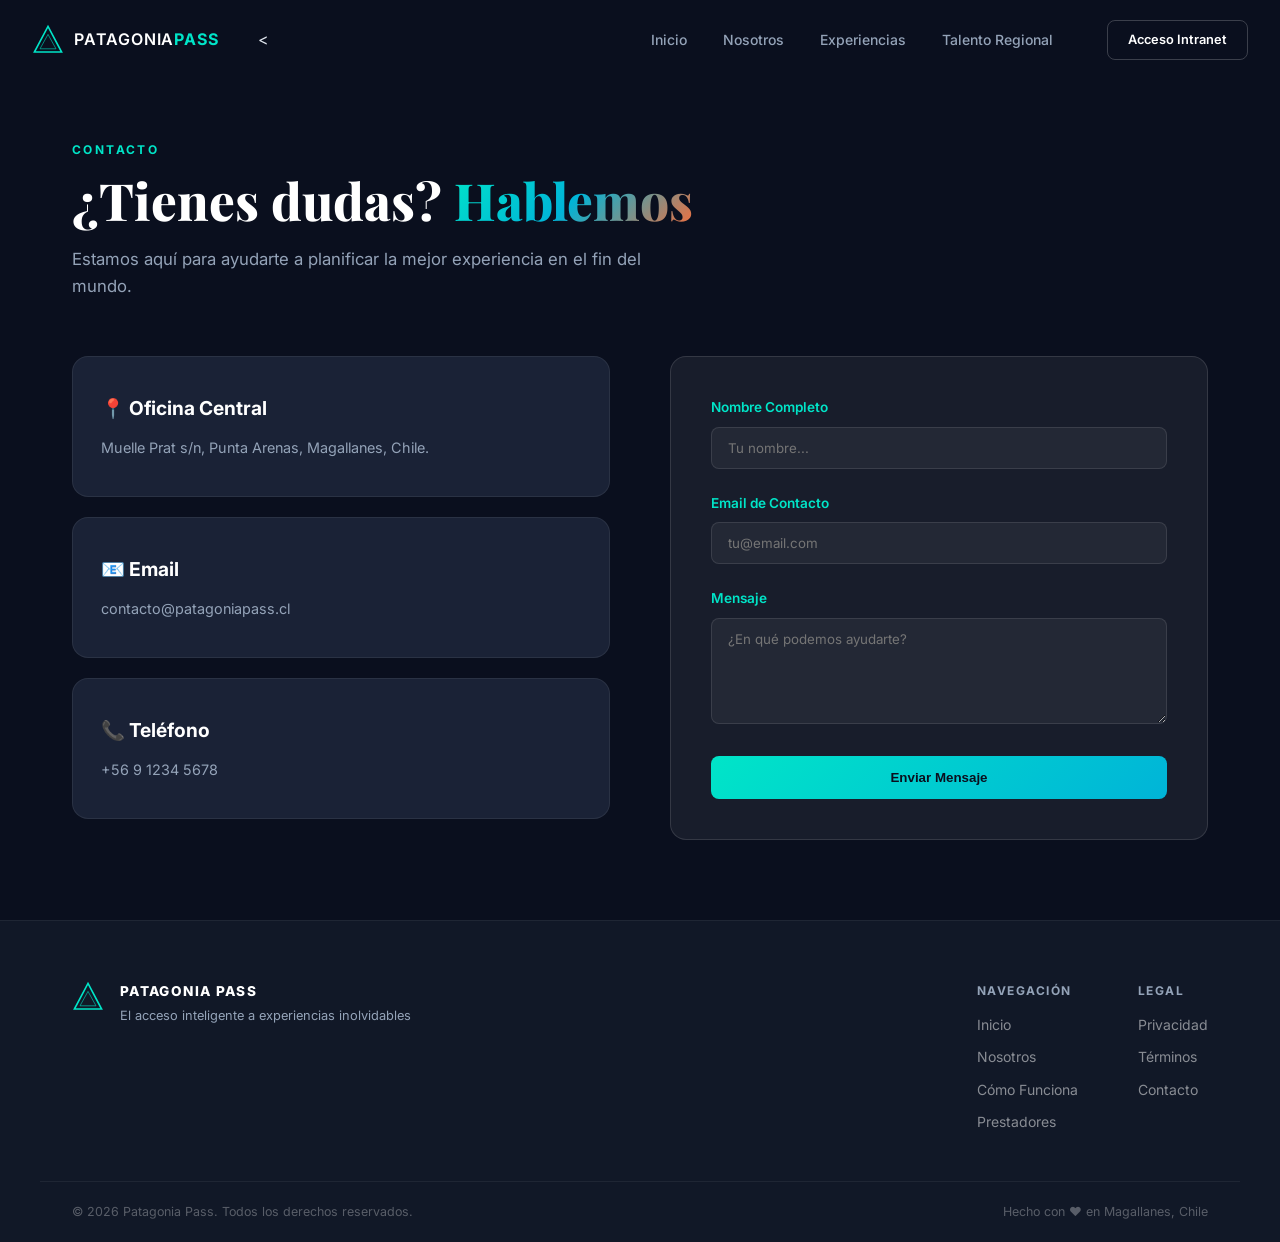
==== commit 5d1b671a: "nosotros y experiencias" ====
--- a/frontend/contacto.html
+++ b/frontend/contacto.html
@@ -67,11 +67,11 @@
         </svg>
         <span>PATAGONIA<strong>PASS</strong></span>
       </a>
-      <ul class="nav-links">
+      <<ul class="nav-links">
         <li><a href="index.html" class="nav-link">Inicio</a></li>
-        <li><a href="index.html#como-funciona" class="nav-link">Cómo Funciona</a></li>
-        <li><a href="index.html#prestadores" class="nav-link">Prestadores</a></li>
         <li><a href="nosotros.html" class="nav-link">Nosotros</a></li>
+        <li><a href="experiencias.html" class="nav-link">Experiencias</a></li>
+        <li><a href="talento.html" class="nav-link">Talento Regional</a></li>
       </ul>
       <a href="login.html" class="btn-intranet">Acceso Intranet</a>
     </div>
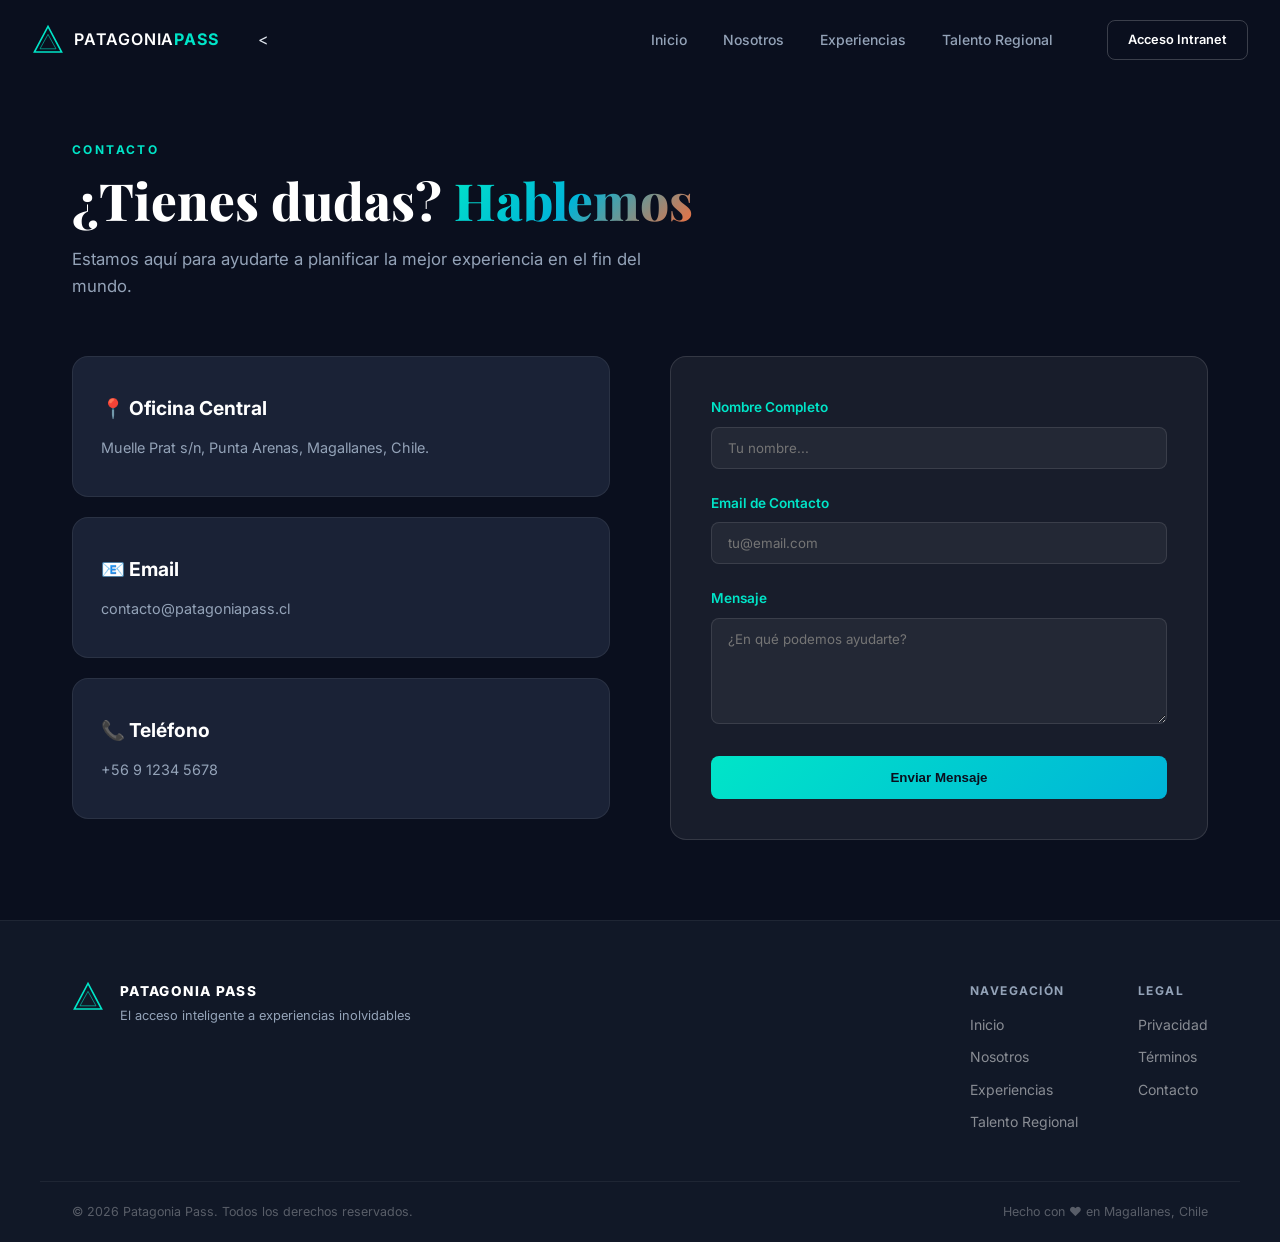
==== commit 44613c90: "Actualizacion de detalles dashboard" ====
--- a/frontend/contacto.html
+++ b/frontend/contacto.html
@@ -136,8 +136,8 @@
           <h5>Navegación</h5>
           <a href="index.html">Inicio</a>
           <a href="nosotros.html">Nosotros</a>
-          <a href="index.html#como-funciona">Cómo Funciona</a>
-          <a href="index.html#prestadores">Prestadores</a>
+          <a href="experiencias.html">Experiencias</a>
+          <a href="talento.html">Talento Regional</a>
         </div>
         <div class="footer-col">
           <h5>Legal</h5>
